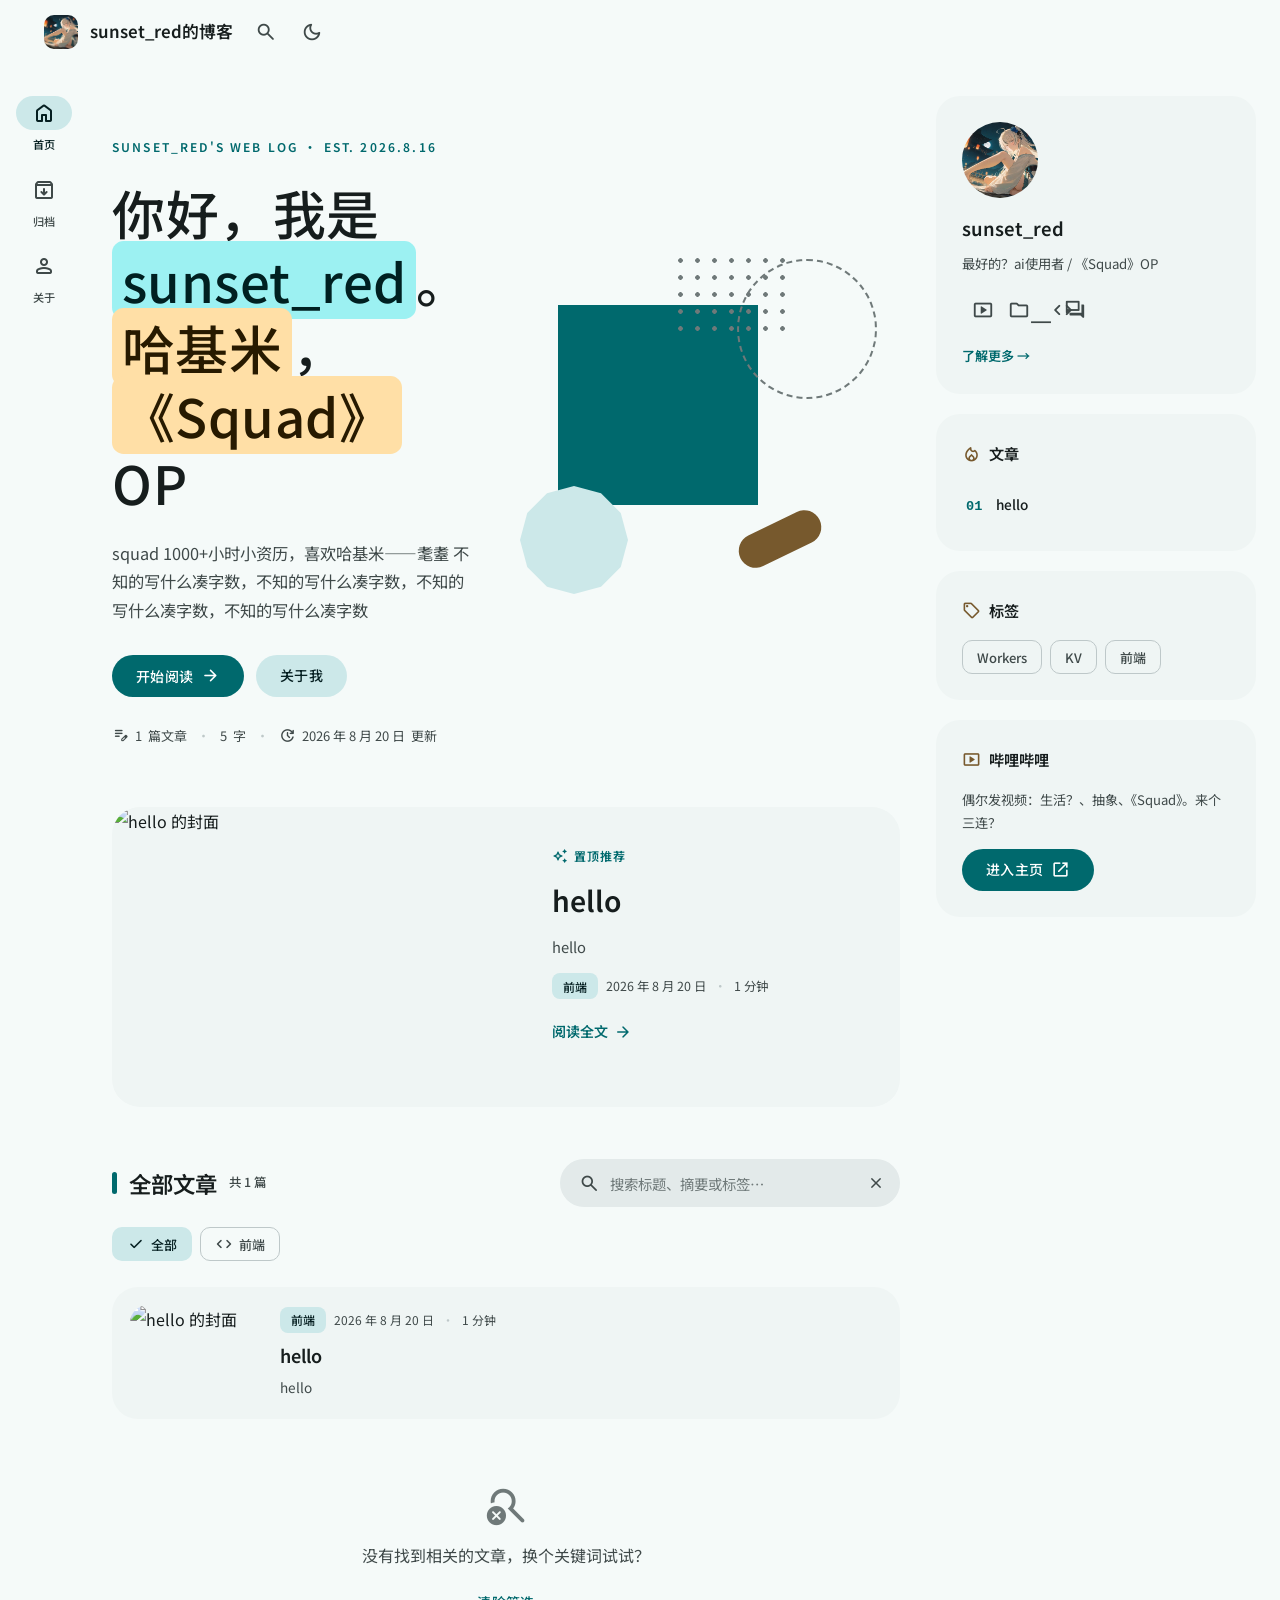
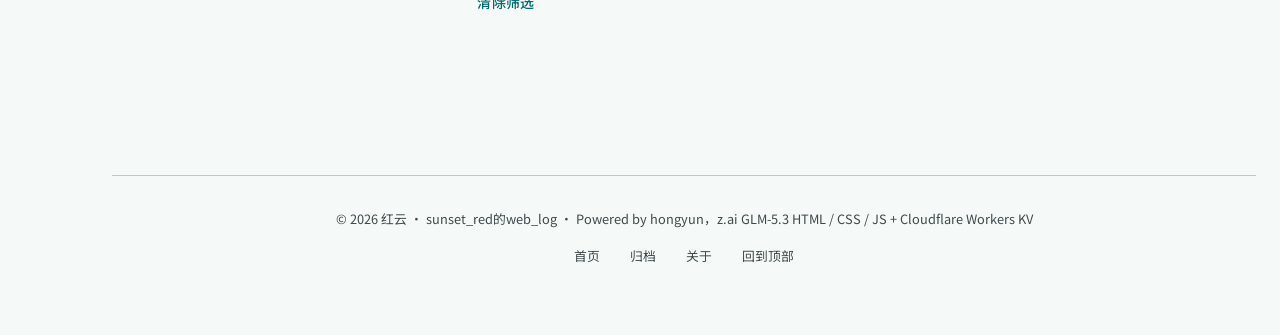
==== index.html @ 3870db3e "sunset_red weblog" ====
<!DOCTYPE html>
<html lang="zh-CN">
<head>
<meta charset="UTF-8">
<meta name="viewport" content="width=device-width, initial-scale=1">
<title>sunset_red的web_log!!!</title>
<meta name="description" content="sunset_red的web_log！！！">
<meta name="theme-color" content="#F5FAF9" media="(prefers-color-scheme: light)">
<meta name="theme-color" content="#0E1515" media="(prefers-color-scheme: dark)">

<link rel="icon" type="image/jpeg" href="1788099527648d80cbcbd6b06cbe7049e24d46d24d8a580a2.jpg">
<link rel="apple-touch-icon" href="1788099527648d80cbcbd6b06cbe7049e24d46d24d8a580a2.jpg">
<link rel="preconnect" href="https://fonts.googleapis.com">
<link rel="preconnect" href="https://fonts.gstatic.com" crossorigin>
<link href="https://fonts.googleapis.com/css2?family=Noto+Sans+SC:wght@400;500;700&display=swap" rel="stylesheet">
<link href="https://fonts.googleapis.com/css2?family=Material+Symbols+Rounded:opsz,wght,FILL,GRAD@20..48,300..600,0..1,0&display=block" rel="stylesheet">
<link rel="stylesheet" href="style.css">
</head>
<body>


<div class="progress"><span id="progressFill"></span></div>


<header class="top-app-bar" id="appBar">
  <div class="app-bar-inner">
    <a class="brand" href="#/" aria-label="回到首页">
      <img class="brand-mark" src="1788099527648d80cbcbd6b06cbe7049e24d46d24d8a580a2.jpg" alt="博客">
      <span class="brand-name">sunset_red的博客</span>
    </a>
    <nav class="app-nav" aria-label="页面导航">
      <a href="#/" data-nav="home">首页</a>
      <a href="#/archive" data-nav="archive">归档</a>
      <a href="#/about" data-nav="about">关于</a>
    </nav>
    <div class="app-bar-actions">
      <button class="icon-btn" id="appSearchBtn" aria-label="搜索文章"><span class="msr">search</span></button>
      <button class="icon-btn" id="themeBtn" aria-label="切换主题"><span class="msr">dark_mode</span></button>
    </div>
  </div>
</header>


<aside class="nav-rail" aria-label="主导航">
  <a class="rail-item" href="#/" data-nav="home">
    <span class="rail-icon"><span class="msr">home</span></span><span class="rail-label">首页</span>
  </a>
  <a class="rail-item" href="#/archive" data-nav="archive">
    <span class="rail-icon"><span class="msr">archive</span></span><span class="rail-label">归档</span>
  </a>
  <a class="rail-item" href="#/about" data-nav="about">
    <span class="rail-icon"><span class="msr">person</span></span><span class="rail-label">关于</span>
  </a>
</aside>

<main class="shell" id="main">


  <section class="view" id="view-home">
    <div class="home-grid">
      <div class="home-main">

        
        <div class="hero">
          <div class="hero-text">
            <p class="hero-eyebrow">SUNSET_RED'S WEB LOG · EST. 2026.8.16</p>
            <h1 class="hero-title">你好，我是<span class="hl hl-primary">sunset_red</span>。<br> <span class="hl hl-tertiary">哈基米</span>，<br><span class="hl hl-tertiary">《Squad》</span>OP</h1>
            <p class="hero-sub">squad 1000+小时小资历，喜欢哈基米——耄耋 不知的写什么凑字数，不知的写什么凑字数，不知的写什么凑字数，不知的写什么凑字数</p>
            <div class="hero-actions">
              <button class="btn btn-filled" id="heroRead">开始阅读<span class="msr">arrow_forward</span></button>
              <a class="btn btn-tonal" href="#/about">关于我</a>
            </div>
            <p class="hero-meta">
              <span class="msr">edit_note</span><span id="statPosts">–</span> 篇文章
              <span class="sep">·</span><span id="statWords">–</span> 字
              <span class="sep">·</span><span class="msr">update</span><span id="statUpdated">–</span>更新
            </p>
          </div>
          <div class="hero-shapes" aria-hidden="true">
            <div class="par" data-depth="1.6" style="left:10%;top:14%"><div class="shape shape-blob"></div></div>
            <div class="par" data-depth="0.8" style="right:6%;top:2%"><div class="shape shape-ring"></div></div>
            <div class="par" data-depth="2.4" style="right:20%;bottom:20%"><div class="shape shape-pill"></div></div>
            <div class="par" data-depth="1.1" style="left:0;bottom:10%"><div class="shape shape-cookie"></div></div>
            <div class="par" data-depth="0.5" style="left:40%;top:0"><div class="shape shape-dots"></div></div>
          </div>
        </div>

        
        <section id="featuredSlot" aria-label="置顶文章"></section>

        
        <section class="feed" id="feedAnchor">
          <div class="feed-toolbar">
            <h2 class="section-title">全部文章<span class="feed-count" id="feedCount"></span></h2>
            <div class="search-bar">
              <span class="msr">search</span>
              <input id="searchInput" type="text" placeholder="搜索标题、摘要或标签…" aria-label="搜索文章">
              <button class="icon-btn sm" id="searchClear" aria-label="清空搜索"><span class="msr">close</span></button>
            </div>
          </div>
          <div class="chip-row" id="chipRow" role="group" aria-label="按分类过滤"></div>
          <div class="post-list" id="postList"></div>
          <div class="empty-state" id="emptyState" hidden>
            <span class="msr">search_off</span>
            <p>没有找到相关的文章，换个关键词试试？</p>
            <button class="btn btn-text" id="emptyClear">清除筛选</button>
          </div>
        </section>
      </div>

      
      <aside class="home-aside">
        <div class="aside-card card">
          <img class="aside-avatar" src="1788099527648d80cbcbd6b06cbe7049e24d46d24d8a580a2.jpg" alt="头像">
          <h3 class="aside-name">sunset_red</h3>
          <p class="aside-bio"> 最好的？ai使用者 / 《Squad》OP</p>
          <div class="aside-social">
            <a class="icon-btn" href="https://space.bilibili.com/2143665106?spm_id_from=333.1007.0.0" target="_blank" rel="noopener" aria-label="哔哩哔哩主页"><span class="msr">smart_display</span></a>
            <a class="icon-btn" href="https://github.com/hongyinggfghg" target="_blank" rel="noopener" aria-label="folder_code"><span class="msr">folder_code</span></a>
            <a class="icon-btn" href="https://qun.qq.com/universal-share/share?ac=1&authKey=MtZVMoM16aaBMXMmHQZI2kFpi7PyZKCcYmU%2B6uMb%2BdHhhKy9Da8Tt0VvDX%2Bzkjvr&busi_data=eyJncm91cENvZGUiOiIxMTIxMTUxMTkxIiwidG9rZW4iOiI0MzdLWVpiNURxaThYM2tXaGVvV3VlcllIZVFIWlExUXhhenF6a0tCQWo0Sjl3R0VDcTVia3IwT2VIZ1lYRjlRIiwidWluIjoiMjY3MzM2ODM4MiJ9&data=wO5_016UmVou6e7lBhlbWAXGlmTSErDT1pSzOw2TSWqgSu05-gU6txOxobL7jRSRnSUBfg2rzifJkcBd1EI9VA&svctype=4&tempid=h5_group_info" target="_blank" rel="noopener" aria-label="forum"><span class="msr">forum</span></a>
          </div>
          <a class="aside-more" href="#/about">了解更多 →</a>
        </div>

        <div class="aside-card card">
          <h3 class="aside-card-title"><span class="msr">local_fire_department</span>文章</h3>
          <div class="pop-list" id="popularList"></div>
        </div>

        <div class="aside-card card">
          <h3 class="aside-card-title"><span class="msr">sell</span>标签</h3>
          <div class="tag-cloud" id="tagCloud"></div>
        </div>

        <div class="aside-card card bili-card">
          <h3 class="aside-card-title"><span class="msr">smart_display</span>哔哩哔哩</h3>
          <p class="aside-desc">偶尔发视频：生活？、抽象、《Squad》。来个三连？</p>
          <a class="btn btn-filled" href="https://space.bilibili.com/2143665106?spm_id_from=333.1007.0.0" target="_blank" rel="noopener">进入主页<span class="msr">open_in_new</span></a>
        </div>
      </aside>
    </div>
  </section>

  
  <article class="view" id="view-post">
    <div class="post-layout">
      <div class="post-main">
        <a class="btn btn-text post-back" href="#/"><span class="msr">arrow_back</span>返回首页</a>
        <div class="post-head" id="postHead"></div>
        <figure class="post-cover" id="postCover"></figure>
        <div class="prose" id="postBody"></div>

        <div class="post-actions">
          <button class="btn btn-tonal btn-like" id="likeBtn" aria-pressed="false">
            <span class="msr">favorite</span><span id="likeCount">0</span><span class="like-label">喜欢</span>
          </button>
          <button class="icon-btn big" id="markBtn" aria-label="收藏"><span class="msr">bookmark</span></button>
          <button class="icon-btn big" id="shareBtn" aria-label="分享"><span class="msr">share</span></button>
        </div>

        <div class="post-nav" id="postNav"></div>
      </div>
      <aside class="post-aside"><nav class="toc" id="toc" aria-label="文章目录"></nav></aside>
    </div>
  </article>

  
  <section class="view" id="view-archive">
    <header class="page-head">
      <h1>归档</h1>
      <p>共 <span id="archCount">–</span> 篇 · 自 2026 年 8 月 16 日起</p>
    </header>
    <div id="archiveList"></div>
  </section>


  <section class="view" id="view-about">
    <header class="page-head"><h1>关于</h1><p>sunset_red</p></header>

    <div class="about-grid">
      <div class="card about-intro">
        <img class="about-avatar" src="1788099527648d80cbcbd6b06cbe7049e24d46d24d8a580a2.jpg" alt="头像">
        <div class="about-intro-text">
          <h2>Sunset_Red <small>sunset_red</small></h2>
          <p class="about-role"> · 哈基米-爱好者 · 《Squad》OP</p>
          <p>。幻想着能考进本科、跳楼ing 。。。</p>
          <div class="aside-social">
            <a class="icon-btn" href="https://space.bilibili.com/2143665106?spm_id_from=333.1007.0.0" target="_blank" rel="noopener" aria-label="哔哩哔哩主页"><span class="msr">smart_display</span></a>
            <a class="icon-btn" href="#/archive" aria-label="文章归档"><span class="msr">archive</span></a>
          </div>
        </div>
      </div>

      <div class="about-stats card">
        <div><b id="asPosts">–</b><span>篇文章</span></div>
        <div><b id="asDays">–</b><span>天建站</span></div>
        <div><b>2</b><span>个爱好</span></div>
      </div>

      
      <div class="card about-block">
        <h3 class="aside-card-title"><span class="msr">route</span>时间线</h3>
        <div class="timeline" id="timelineList"></div>
      </div>

      <div class="card about-block">
        <h3 class="aside-card-title"><span class="msr">backpack</span>我在用</h3>
        <div class="tag-cloud static">
          <span class="chip">VS Code</span><span class="chip">哔哩哔哩</span>
        </div>
      </div>


      <div class="card about-block about-contact">
        <h3 class="aside-card-title"><span class="msr">chat_bubble</span>想说的话？</h3>
        <p>欢迎来我的哔哩哔哩主页</p>
        <a class="btn btn-filled" href="https://space.bilibili.com/2143665106?spm_id_from=333.1007.0.0" target="_blank" rel="noopener"><span class="msr">smart_display</span>哔哩哔哩主页</a>
      </div>
    </div>
  </section>

  <footer class="site-footer">
    <p>© 2026 红云 · sunset_red的web_log · Powered by hongyun，z.ai GLM-5.3 HTML / CSS / JS + Cloudflare Workers KV</p>
    <p class="footer-links"><a href="#/">首页</a><a href="#/archive">归档</a><a href="#/about">关于</a><button class="link-btn" id="footerTop">回到顶部</button></p>
  </footer>
</main>


<nav class="bottom-nav" aria-label="主导航">
  <a class="bn-item" href="#/" data-nav="home"><span class="bn-icon"><span class="msr">home</span></span>首页</a>
  <a class="bn-item" href="#/archive" data-nav="archive"><span class="bn-icon"><span class="msr">archive</span></span>归档</a>
  <a class="bn-item" href="#/about" data-nav="about"><span class="bn-icon"><span class="msr">person</span></span>关于</a>
</nav>


<button class="fab" id="backTop" aria-label="回到顶部"><span class="msr">arrow_upward</span></button>


<div class="snackbar" id="snackbar" role="status" aria-live="polite">
  <span class="msr" id="snackIcon">check_circle</span>
  <span class="snackbar-msg" id="snackMsg"></span>
  <button class="snackbar-action" id="snackAction" hidden></button>
</div>

<script src="script.js"></script>
</body>
</html>
---- style.css ----
@font-face {
  font-family: 'Google Sans Text'; font-style: normal; font-weight: 400; font-display: swap;
  src: url(https://fonts.gstatic.com/s/googlesanstext/v25/5aUu9-KzpRiLCAt4Unrc-xIKmCU5qEp2i0VBuxM.woff2) format('woff2');
}
@font-face {
  font-family: 'Google Sans Text'; font-style: normal; font-weight: 500; font-display: swap;
  src: url(https://fonts.gstatic.com/s/googlesanstext/v25/5aUp9-KzpRiLCAt4Unrc-xIKmCU5oLlVnmhjtjm4DZw.woff2) format('woff2');
}
@font-face {
  font-family: 'Google Sans Text'; font-style: normal; font-weight: 700; font-display: swap;
  src: url(https://fonts.gstatic.com/s/googlesanstext/v25/5aUp9-KzpRiLCAt4Unrc-xIKmCU5oPFTnmhjtjm4DZw.woff2) format('woff2');
}

/* ---------------- M3 色彩令牌（亮色方案） ---------------- */
:root {
  --md-primary: #00696d;
  --md-on-primary: #ffffff;
  --md-primary-container: #9cf1f2;
  --md-on-primary-container: #002021;
  --md-secondary: #4a6365;
  --md-on-secondary: #ffffff;
  --md-secondary-container: #cce8e9;
  --md-on-secondary-container: #051f21;
  --md-tertiary: #77592d;
  --md-on-tertiary: #ffffff;
  --md-tertiary-container: #ffdfa6;
  --md-on-tertiary-container: #271a00;
  --md-error: #ba1a1a;
  --md-on-error: #ffffff;
  --md-error-container: #ffdad6;
  --md-on-error-container: #410002;
  --md-surface: #f5faf9;
  --md-on-surface: #161d1d;
  --md-surface-variant: #dae4e5;
  --md-on-surface-variant: #3f4949;
  --md-outline: #6f7979;
  --md-outline-variant: #bec8c9;
  --md-surface-container-lowest: #ffffff;
  --md-surface-container-low: #eff5f4;
  --md-surface-container: #e9efef;
  --md-surface-container-high: #e3eaea;
  --md-surface-container-highest: #dee4e4;
  --md-inverse-surface: #2b3232;
  --md-inverse-on-surface: #ecf2f1;
  --md-inverse-primary: #80d4d5;

  --elev-1: 0 1px 2px rgba(0,0,0,.3), 0 1px 3px 1px rgba(0,0,0,.15);
  --elev-2: 0 1px 2px rgba(0,0,0,.3), 0 2px 6px 2px rgba(0,0,0,.15);
  --elev-3: 0 1px 3px rgba(0,0,0,.3), 0 4px 8px 3px rgba(0,0,0,.15);

  --ease-standard: cubic-bezier(.2, 0, 0, 1);
  --ease-spring: cubic-bezier(.34, 1.56, .64, 1);

  --font-sans: 'Google Sans Text', 'Noto Sans SC', -apple-system, 'Segoe UI', sans-serif;
  --font-mono: ui-monospace, 'SF Mono', 'Cascadia Code', Consolas, monospace;
}

/* ---------------- M3 暗色方案 ---------------- */
[data-theme="dark"] {
  --md-primary: #80d4d5;
  --md-on-primary: #003738;
  --md-primary-container: #004f51;
  --md-on-primary-container: #9cf1f2;
  --md-secondary: #b0cbcd;
  --md-on-secondary: #1c3436;
  --md-secondary-container: #334b4d;
  --md-on-secondary-container: #cce8e9;
  --md-tertiary: #e8c28c;
  --md-on-tertiary: #422d00;
  --md-tertiary-container: #5d4212;
  --md-on-tertiary-container: #ffdfa6;
  --md-error: #ffb4ab;
  --md-on-error: #690005;
  --md-error-container: #93000a;
  --md-on-error-container: #ffdad6;
  --md-surface: #0e1515;
  --md-on-surface: #dee4e4;
  --md-surface-variant: #3f4949;
  --md-on-surface-variant: #bec8c9;
  --md-outline: #899393;
  --md-outline-variant: #3f4949;
  --md-surface-container-lowest: #090f0f;
  --md-surface-container-low: #161d1d;
  --md-surface-container: #1a2121;
  --md-surface-container-high: #252b2b;
  --md-surface-container-highest: #303636;
  --md-inverse-surface: #dee4e4;
  --md-inverse-on-surface: #2b3232;
  --md-inverse-primary: #00696d;
  --elev-1: 0 1px 2px rgba(0,0,0,.5), 0 1px 3px 1px rgba(0,0,0,.2);
  --elev-2: 0 1px 2px rgba(0,0,0,.5), 0 2px 6px 2px rgba(0,0,0,.25);
  --elev-3: 0 2px 4px rgba(0,0,0,.5), 0 4px 10px 3px rgba(0,0,0,.3);
}

/* ---------------- 基础 ---------------- */
* { margin: 0; padding: 0; box-sizing: border-box; }
html { scroll-behavior: smooth; scroll-padding-top: 92px; }
body {
  font-family: var(--font-sans);
  background: var(--md-surface);
  color: var(--md-on-surface);
  line-height: 1.75;
  -webkit-font-smoothing: antialiased;
  transition: background-color .35s var(--ease-standard), color .35s var(--ease-standard);
}
img { display: block; max-width: 100%; }
a { color: inherit; text-decoration: none; }
button { font-family: inherit; cursor: pointer; border: none; background: none; color: inherit; }
::selection { background: var(--md-primary-container); color: var(--md-on-primary-container); }
:focus-visible { outline: 2px solid var(--md-primary); outline-offset: 2px; border-radius: 4px; }
::-webkit-scrollbar { width: 10px; height: 10px; }
::-webkit-scrollbar-thumb { background: var(--md-outline-variant); border-radius: 8px; border: 2px solid var(--md-surface); }
::-webkit-scrollbar-track { background: transparent; }

/* Material Symbols Rounded 图标 */
.msr {
  font-family: 'Material Symbols Rounded';
  font-weight: normal; font-style: normal; font-size: 24px; line-height: 1;
  letter-spacing: normal; text-transform: none; display: inline-block; white-space: nowrap;
  direction: ltr; -webkit-font-feature-settings: 'liga'; -webkit-font-smoothing: antialiased;
  font-variation-settings: 'FILL' 0, 'wght' 400, 'GRAD' 0, 'opsz' 24;
  transition: font-variation-settings .35s var(--ease-standard);
  user-select: none;
}
.msr.filled { font-variation-settings: 'FILL' 1, 'wght' 400, 'GRAD' 0, 'opsz' 24; }

/* ---------------- 阅读进度条 ---------------- */
.progress { position: fixed; top: 0; left: 0; right: 0; height: 3px; z-index: 90; pointer-events: none; }
.progress span { display: block; height: 100%; background: var(--md-primary); transform: scaleX(0); transform-origin: 0 50%; }

/* ---------------- 顶部应用栏 ---------------- */
.top-app-bar {
  position: fixed; top: 0; left: 0; right: 0; height: 64px; z-index: 80;
  background: var(--md-surface);
  transition: background-color .3s var(--ease-standard), box-shadow .3s var(--ease-standard);
}
.top-app-bar.scrolled { background: var(--md-surface-container); box-shadow: var(--elev-1); }
.app-bar-inner { max-width: 1240px; height: 100%; margin: 0 auto; padding: 0 24px; display: flex; align-items: center; gap: 12px; }
.brand { display: flex; align-items: center; gap: 12px; }
.brand-mark { width: 34px; height: 34px; border-radius: 10px; object-fit: cover; }
.brand-name { font-weight: 600; font-size: 1.05rem; opacity: 0; transform: translateY(5px); transition: .4s var(--ease-standard); }
.top-app-bar.scrolled .brand-name { opacity: 1; transform: none; }
.app-bar-actions { margin-left: auto; display: flex; gap: 4px; }
.app-nav { margin-left: auto; display: none; gap: 4px; }
.app-nav + .app-bar-actions { margin-left: 0; }
.app-nav a {
  padding: 8px 18px; border-radius: 20px; font-size: .875rem; font-weight: 500;
  color: var(--md-on-surface-variant); position: relative; transition: color .25s, background-color .25s;
}
.app-nav a:hover { background: color-mix(in srgb, var(--md-on-surface-variant) 8%, transparent); }
.app-nav a.active { color: var(--md-primary); background: var(--md-secondary-container); }

/* ---------------- 导航栏（桌面） ---------------- */
.nav-rail {
  display: none; position: fixed; left: 0; top: 0; bottom: 0; width: 88px; z-index: 70;
  flex-direction: column; align-items: center; gap: 10px; padding: 92px 0 24px;
}
.rail-item { display: flex; flex-direction: column; align-items: center; gap: 5px; color: var(--md-on-surface-variant); width: 72px; padding: 4px 0; border-radius: 16px; transition: color .25s; }
.rail-icon { width: 56px; height: 34px; border-radius: 17px; display: grid; place-items: center; transition: background-color .35s var(--ease-standard); }
.rail-icon .msr { font-size: 24px; }
.rail-label { font-size: .7rem; font-weight: 500; }
.rail-item:hover { color: var(--md-on-surface); }
.rail-item.active { color: var(--md-on-secondary-container); }
.rail-item.active .rail-icon { background: var(--md-secondary-container); }

/* ---------------- 底部导航栏（移动端） ---------------- */
.bottom-nav {
  position: fixed; left: 12px; right: 12px; bottom: 12px; height: 72px; z-index: 80;
  background: var(--md-surface-container); box-shadow: var(--elev-2); border-radius: 28px;
  display: none; align-items: stretch; padding: 8px;
}
.bn-item { flex: 1; display: flex; flex-direction: column; align-items: center; justify-content: center; gap: 4px; font-size: .6875rem; font-weight: 500; color: var(--md-on-surface-variant); }
.bn-icon { width: 64px; height: 32px; border-radius: 16px; display: grid; place-items: center; transition: background-color .35s var(--ease-standard); }
.bn-icon .msr { font-size: 22px; }
.bn-item.active { color: var(--md-on-secondary-container); }
.bn-item.active .bn-icon { background: var(--md-secondary-container); }

/* ---------------- 主布局 ---------------- */
.shell { max-width: 1240px; margin: 0 auto; padding: 96px 24px 64px; }

.view { display: none; }
.view.active { display: block; animation: view-in .5s var(--ease-standard); }
@keyframes view-in { from { opacity: 0; transform: translateY(18px); } }

/* ---------------- Hero ---------------- */
.hero { display: grid; grid-template-columns: minmax(0, 1fr) minmax(280px, 380px); align-items: center; gap: 48px; padding: 40px 0 8px; }
.hero-eyebrow { font-size: .75rem; font-weight: 600; letter-spacing: .18em; color: var(--md-primary); margin-bottom: 22px; }
.hero-title { font-size: clamp(2rem, 1.2rem + 3.4vw, 3.3rem); line-height: 1.28; font-weight: 500; letter-spacing: .01em; }
.hl { border-radius: .22em; padding: .02em .18em; -webkit-box-decoration-break: clone; box-decoration-break: clone; }
.hl-primary { background: var(--md-primary-container); color: var(--md-on-primary-container); }
.hl-tertiary { background: var(--md-tertiary-container); color: var(--md-on-tertiary-container); }
.hero-sub { margin-top: 22px; max-width: 34em; color: var(--md-on-surface-variant); font-size: 1.02rem; }
.hero-actions { display: flex; gap: 12px; margin-top: 30px; flex-wrap: wrap; }
.hero-meta { margin-top: 28px; font-size: .8125rem; color: var(--md-on-surface-variant); display: flex; align-items: center; gap: 6px; flex-wrap: wrap; }
.hero-meta .msr { font-size: 17px; }
.hero-meta .sep { color: var(--md-outline-variant); margin: 0 4px; }

/* Hero 装饰形状 */
.hero-shapes { position: relative; height: 380px; }
.par { position: absolute; transition: transform .7s var(--ease-standard); will-change: transform; }
.shape { position: relative; }
.shape-blob { width: 200px; height: 200px; background: var(--md-primary); animation: blobmorph 14s ease-in-out infinite alternate; }
@keyframes blobmorph {
  0%   { border-radius: 58% 42% 55% 45% / 45% 55% 42% 58%; }
  50%  { border-radius: 42% 58% 40% 60% / 58% 42% 55% 45%; transform: rotate(6deg); }
  100% { border-radius: 55% 45% 58% 42% / 42% 58% 45% 55%; transform: rotate(-4deg); }
}
.shape-ring { width: 140px; height: 140px; border: 2.5px dashed var(--md-outline); border-radius: 50%; animation: spin 46s linear infinite; }
.shape-pill { width: 88px; height: 34px; background: var(--md-tertiary); border-radius: 17px; transform: rotate(-26deg); animation: floaty 7s ease-in-out infinite; }
@keyframes floaty { 50% { transform: rotate(-26deg) translateY(-14px); } }
.shape-cookie {
  width: 108px; height: 108px; background: var(--md-secondary-container);
  clip-path: polygon(100% 50%, 93.3% 75%, 75% 93.3%, 50% 100%, 25% 93.3%, 6.7% 75%, 0% 50%, 6.7% 25%, 25% 6.7%, 50% 0%, 75% 6.7%, 93.3% 25%);
  animation: spin 34s linear infinite reverse;
}
.shape-dots { width: 118px; height: 88px; background-image: radial-gradient(var(--md-outline) 2px, transparent 2.6px); background-size: 17px 17px; animation: pulse 5s ease-in-out infinite; }
@keyframes pulse { 50% { opacity: .45; } }
@keyframes spin { to { transform: rotate(360deg); } }

/* ---------------- 按钮体系（M3） ---------------- */
.btn {
  display: inline-flex; align-items: center; justify-content: center; gap: 8px;
  height: 42px; padding: 0 24px; border-radius: 21px;
  font-size: .875rem; font-weight: 500; letter-spacing: .02em;
  position: relative; transition: box-shadow .25s var(--ease-standard), background-color .25s;
}
.btn .msr { font-size: 19px; }
.btn-filled { background: var(--md-primary); color: var(--md-on-primary); }
.btn-filled:hover { box-shadow: var(--elev-1); }
.btn-tonal { background: var(--md-secondary-container); color: var(--md-on-secondary-container); }
.btn-text { background: transparent; color: var(--md-primary); padding: 0 16px; }

/* 状态层：hover 8% / active 12% */
.btn::after, .icon-btn::after, .chip::after, .bn-item::after, .app-nav a::after, .toc-link::after {
  content: ""; position: absolute; inset: 0; border-radius: inherit;
  background: currentColor; opacity: 0; pointer-events: none;
  transition: opacity .18s var(--ease-standard);
}
.btn:hover::after, .icon-btn:hover::after, .chip:hover::after, .app-nav a:hover::after { opacity: .08; }
.btn:active::after, .icon-btn:active::after, .chip:active::after { opacity: .12; }

.icon-btn {
  width: 42px; height: 42px; border-radius: 50%; display: grid; place-items: center;
  color: var(--md-on-surface-variant); position: relative; transition: color .2s;
}
.icon-btn:hover { color: var(--md-on-surface); }
.icon-btn .msr { font-size: 22px; }
.icon-btn.sm { width: 34px; height: 34px; }
.icon-btn.sm .msr { font-size: 18px; }
.icon-btn.big { width: 50px; height: 50px; background: var(--md-surface-container-high); }
.icon-btn.big.marked { background: var(--md-tertiary-container); color: var(--md-on-tertiary-container); }

/* ---------------- Chips（M3） ---------------- */
.chip {
  display: inline-flex; align-items: center; gap: 6px; height: 34px; padding: 0 14px;
  border-radius: 10px; border: 1px solid var(--md-outline-variant);
  background: transparent; color: var(--md-on-surface-variant);
  font-size: .8125rem; font-weight: 500; position: relative;
  transition: background-color .25s, color .25s, border-color .25s;
}
.chip .msr { font-size: 18px; }
.chip.selected { background: var(--md-secondary-container); color: var(--md-on-secondary-container); border-color: transparent; }
.chip-row { display: flex; gap: 8px; flex-wrap: wrap; margin: 20px 0 26px; }

.assist-chip {
  display: inline-flex; align-items: center; height: 26px; padding: 0 11px; border-radius: 8px;
  background: var(--md-secondary-container); color: var(--md-on-secondary-container);
  font-size: .75rem; font-weight: 500; white-space: nowrap;
}
.assist-chip-btn { cursor: pointer; border: none; font-family: inherit; transition: filter .2s; }
.assist-chip-btn:hover { filter: brightness(1.04) saturate(1.1); }

/* ---------------- 卡片 ---------------- */
.card { background: var(--md-surface-container-low); border-radius: 24px; }

/* ---------------- 置顶文章 ---------------- */
.featured {
  display: grid; grid-template-columns: 1.05fr 1fr; border-radius: 28px; overflow: hidden;
  background: var(--md-surface-container-low); margin: 52px 0;
  cursor: pointer; transition: box-shadow .35s var(--ease-standard), transform .35s var(--ease-standard);
}
.featured:hover { box-shadow: var(--elev-2); transform: translateY(-3px); }
.featured-media { position: relative; min-height: 300px; overflow: hidden; }
.featured-media img { position: absolute; inset: 0; width: 100%; height: 100%; object-fit: cover; transition: transform .8s var(--ease-standard); }
.featured:hover .featured-media img { transform: scale(1.045); }
.featured-body { padding: 38px 36px; display: flex; flex-direction: column; align-items: flex-start; gap: 14px; }
.featured-tag { display: inline-flex; align-items: center; gap: 6px; font-size: .75rem; font-weight: 600; letter-spacing: .1em; color: var(--md-primary); }
.featured-tag .msr { font-size: 16px; }
.featured-body h2 { font-size: clamp(1.35rem, 2.2vw, 1.8rem); line-height: 1.4; font-weight: 600; }
.featured-body > p { color: var(--md-on-surface-variant); font-size: .92rem; display: -webkit-box; -webkit-line-clamp: 3; -webkit-box-orient: vertical; overflow: hidden; }
.featured-meta { display: flex; align-items: center; gap: 8px; font-size: .78rem; color: var(--md-on-surface-variant); flex-wrap: wrap; }
.featured-meta .dot { color: var(--md-outline-variant); }
.featured-read { display: inline-flex; align-items: center; gap: 6px; color: var(--md-primary); font-weight: 600; font-size: .875rem; margin-top: 6px; }
.featured-read .msr { font-size: 18px; transition: transform .3s var(--ease-standard); }
.featured:hover .featured-read .msr { transform: translateX(4px); }

/* ---------------- 文章流 ---------------- */
.section-title { font-size: 1.4rem; font-weight: 600; display: flex; align-items: center; gap: 12px; }
.section-title::before { content: ""; width: 5px; height: 22px; border-radius: 3px; background: var(--md-primary); }
.feed-count { font-size: .78rem; font-weight: 500; color: var(--md-on-surface-variant); }
.feed-toolbar { display: flex; align-items: center; justify-content: space-between; gap: 20px; flex-wrap: wrap; }

.search-bar {
  display: flex; align-items: center; gap: 10px; height: 48px; padding: 0 6px 0 18px;
  border-radius: 24px; background: var(--md-surface-container-high); color: var(--md-on-surface-variant);
  border: 1px solid transparent; min-width: 280px; flex: 0 1 340px;
  transition: border-color .25s, background-color .25s;
}
.search-bar:focus-within { border-color: var(--md-primary); background: var(--md-surface-container-highest); }
.search-bar .msr { font-size: 21px; }
.search-bar input { flex: 1; min-width: 0; background: none; border: none; outline: none; color: var(--md-on-surface); font: .9rem var(--font-sans); }
.search-bar input::placeholder { color: var(--md-outline); }

.post-list { display: flex; flex-direction: column; gap: 14px; }
.post-item {
  display: flex; gap: 22px; align-items: center; padding: 18px; border-radius: 26px;
  background: var(--md-surface-container-low); cursor: pointer; position: relative;
  transition: background-color .3s, box-shadow .3s var(--ease-standard), transform .3s var(--ease-standard);
  animation: item-in .55s var(--ease-standard) both;
}
@keyframes item-in { from { opacity: 0; transform: translateY(16px); } }
.post-item:hover { background: var(--md-surface-container); box-shadow: var(--elev-1); transform: translateY(-2px); }
.pi-media { flex: none; width: 128px; height: 96px; border-radius: 18px; overflow: hidden; }
.pi-media img { width: 100%; height: 100%; object-fit: cover; transition: transform .6s var(--ease-standard); }
.post-item:hover .pi-media img { transform: scale(1.06); }
.pi-body { flex: 1; min-width: 0; }
.pi-meta { display: flex; align-items: center; gap: 8px; font-size: .75rem; color: var(--md-on-surface-variant); flex-wrap: wrap; }
.pi-meta .dot { color: var(--md-outline-variant); }
.pi-title { font-size: 1.12rem; font-weight: 600; margin: 7px 0 5px; transition: color .25s; }
.post-item:hover .pi-title { color: var(--md-primary); }
.pi-excerpt {
  font-size: .85rem; color: var(--md-on-surface-variant); display: -webkit-box;
  -webkit-line-clamp: 2; -webkit-box-orient: vertical; overflow: hidden;
}
.pi-arrow { flex: none; color: var(--md-primary); font-size: 20px; opacity: 0; transform: translateX(-8px); transition: .3s var(--ease-standard); }
.post-item:hover .pi-arrow { opacity: 1; transform: none; }
mark { background: var(--md-primary-container); color: var(--md-on-primary-container); border-radius: 4px; padding: 0 2px; }

.empty-state { text-align: center; padding: 64px 0; color: var(--md-on-surface-variant); display: flex; flex-direction: column; align-items: center; gap: 12px; }
.empty-state .msr { font-size: 46px; color: var(--md-outline); }
.empty-state .btn { color: var(--md-primary); }

/* ---------------- 侧栏 ---------------- */
.home-grid { display: grid; grid-template-columns: minmax(0, 1fr) 320px; gap: 36px; align-items: start; }
.home-aside { display: flex; flex-direction: column; gap: 20px; position: sticky; top: 88px; }
.aside-card { padding: 26px; }
.aside-avatar { width: 76px; height: 76px; border-radius: 50%; object-fit: cover; margin-bottom: 14px; }
.aside-name { font-size: 1.15rem; font-weight: 600; }
.aside-bio { font-size: .83rem; color: var(--md-on-surface-variant); margin: 8px 0 14px; }
.aside-social { display: flex; gap: 4px; }
.aside-more { display: inline-block; margin-top: 14px; font-size: .82rem; font-weight: 600; color: var(--md-primary); }
.aside-card-title { display: flex; align-items: center; gap: 8px; font-size: .95rem; font-weight: 600; margin-bottom: 16px; }
.aside-card-title .msr { font-size: 19px; color: var(--md-tertiary); }
.aside-desc { font-size: .82rem; color: var(--md-on-surface-variant); margin-bottom: 14px; }
.pop-list { display: flex; flex-direction: column; }
.pop-item { display: flex; gap: 14px; align-items: baseline; padding: 11px 4px; border-radius: 12px; transition: background-color .2s; }
.pop-item:hover { background: var(--md-surface-container); }
.pop-rank { font: 700 .85rem var(--font-mono); color: var(--md-primary); flex: none; }
.pop-title { font-size: .85rem; font-weight: 500; line-height: 1.5; }
.tag-cloud { display: flex; flex-wrap: wrap; gap: 8px; }
.tag-cloud.static .chip { cursor: default; }

/* ---------------- 文章页 ---------------- */
.post-layout { display: grid; grid-template-columns: minmax(0, 1fr) 232px; gap: 48px; align-items: start; }
.post-back { margin-bottom: 26px; }
.post-meta-line { display: flex; align-items: center; gap: 9px; font-size: .8rem; color: var(--md-on-surface-variant); flex-wrap: wrap; }
.post-meta-line .dot { color: var(--md-outline-variant); }
.post-title { font-size: clamp(1.6rem, 3vw, 2.4rem); line-height: 1.35; font-weight: 600; margin: 18px 0 14px; }
.post-lead { font-size: 1.05rem; color: var(--md-on-surface-variant); border-left: 3px solid var(--md-primary); padding-left: 16px; margin-bottom: 30px; }
.post-cover { border-radius: 28px; overflow: hidden; margin-bottom: 40px; }
.post-cover img { width: 100%; aspect-ratio: 2 / 1; object-fit: cover; }

/* 正文排版 */
.prose { font-size: 1rem; line-height: 1.9; }
.prose > * { animation: rise .6s var(--ease-standard) both; }
.prose > *:nth-child(1) { animation-delay: .04s; } .prose > *:nth-child(2) { animation-delay: .09s; }
.prose > *:nth-child(3) { animation-delay: .14s; } .prose > *:nth-child(4) { animation-delay: .19s; }
.prose > *:nth-child(5) { animation-delay: .24s; } .prose > *:nth-child(6) { animation-delay: .29s; }
.prose > *:nth-child(7) { animation-delay: .34s; } .prose > *:nth-child(8) { animation-delay: .39s; }
@keyframes rise { from { opacity: 0; transform: translateY(14px); } }
.prose p { margin-bottom: 1.35em; }
.prose h2, .prose h3 { scroll-margin-top: 96px; }
.prose h2 { display: flex; align-items: center; gap: 10px; font-size: 1.32rem; font-weight: 600; margin: 2em 0 .9em; }
.prose h2::before { content: ""; width: 5px; height: 20px; border-radius: 3px; background: var(--md-primary); flex: none; }
.prose h3 { font-size: 1.08rem; font-weight: 600; margin: 1.8em 0 .7em; color: var(--md-on-surface); }
.prose strong { font-weight: 600; }
.prose ul { margin: 0 0 1.35em; padding-left: 6px; list-style: none; }
.prose li { position: relative; padding-left: 22px; margin-bottom: .5em; }
.prose li::before { content: ""; position: absolute; left: 2px; top: .72em; width: 7px; height: 7px; border-radius: 50%; background: var(--md-tertiary); }
.prose blockquote {
  background: var(--md-surface-container); border-left: 4px solid var(--md-primary);
  border-radius: 4px 18px 18px 4px; padding: 16px 22px; margin: 1.6em 0;
  color: var(--md-on-surface); font-weight: 500;
}
.prose code { font-family: var(--font-mono); font-size: .86em; background: var(--md-secondary-container); color: var(--md-on-secondary-container); padding: 2px 7px; border-radius: 6px; }
.prose figure { margin: 1.8em 0; }
.prose figure img { border-radius: 20px; width: 100%; }
.prose figcaption { text-align: center; font-size: .78rem; color: var(--md-on-surface-variant); margin-top: 10px; }

/* 代码块卡片 */
.code-card { border-radius: 18px; overflow: hidden; background: var(--md-surface-container-high); margin: 1.6em 0; border: 1px solid var(--md-outline-variant); }
.code-head { display: flex; align-items: center; justify-content: space-between; padding: 8px 10px 8px 18px; border-bottom: 1px solid var(--md-outline-variant); }
.code-head > span { font: 600 .72rem var(--font-mono); letter-spacing: .12em; text-transform: uppercase; color: var(--md-on-surface-variant); }
.code-copy { display: inline-flex; align-items: center; gap: 5px; font-size: .75rem; font-weight: 500; color: var(--md-primary); padding: 5px 10px; border-radius: 8px; transition: background-color .2s; }
.code-copy:hover { background: color-mix(in srgb, var(--md-primary) 10%, transparent); }
.code-copy .msr { font-size: 15px; }
.code-card pre { padding: 18px 20px; overflow-x: auto; }
.code-card pre code { background: none; color: var(--md-on-surface); padding: 0; font-size: .82rem; line-height: 1.75; }

/* 目录 */
.toc { position: sticky; top: 96px; background: var(--md-surface-container-low); border-radius: 20px; padding: 20px 14px; }
.toc-title { font-size: .78rem; font-weight: 600; letter-spacing: .1em; color: var(--md-on-surface-variant); margin: 0 0 10px 12px; }
.toc-link { display: block; width: 100%; text-align: left; padding: 7px 12px; border-radius: 10px; font-size: .8rem; color: var(--md-on-surface-variant); position: relative; border-left: 2px solid transparent; transition: color .2s, background-color .2s; }
.toc-link.lv3 { padding-left: 26px; font-size: .76rem; }
.toc-link:hover { background: var(--md-surface-container); color: var(--md-on-surface); }
.toc-link.active { color: var(--md-primary); background: var(--md-surface-container); border-left-color: var(--md-primary); font-weight: 600; }

/* 文章操作区 */
.post-actions { display: flex; align-items: center; gap: 10px; margin: 52px 0 0; }
.btn-like { position: relative; padding: 0 22px; }
.btn-like .msr { font-size: 20px; }
.btn-like.liked { background: var(--md-primary); color: var(--md-on-primary); }
.btn-like.liked .msr { font-variation-settings: 'FILL' 1, 'wght' 400, 'GRAD' 0, 'opsz' 24; animation: pop .5s var(--ease-spring); }
@keyframes pop { 40% { transform: scale(1.3); } }
.burst-dot { position: absolute; left: 50%; top: 50%; width: 8px; height: 8px; border-radius: 50%; pointer-events: none; animation: burst .65s var(--ease-standard) forwards; }
@keyframes burst { to { transform: translate(var(--bx), var(--by)) scale(0); opacity: 0; } }

.post-nav { display: grid; grid-template-columns: 1fr 1fr; gap: 14px; margin-top: 44px; padding-top: 36px; border-top: 1px solid var(--md-outline-variant); }
.pn-card { display: flex; flex-direction: column; gap: 6px; padding: 20px 22px; border-radius: 20px; border: 1px solid var(--md-outline-variant); transition: background-color .25s, border-color .25s; }
.pn-card:hover { background: var(--md-surface-container-low); border-color: var(--md-outline); }
.pn-card.next { text-align: right; align-items: flex-end; }
.pn-label { font-size: .72rem; font-weight: 600; letter-spacing: .08em; color: var(--md-primary); }
.pn-title { font-size: .9rem; font-weight: 500; line-height: 1.5; }

/* ---------------- 归档 ---------------- */
.page-head { margin-bottom: 40px; }
.page-head h1 { font-size: 2.1rem; font-weight: 600; }
.page-head p { color: var(--md-on-surface-variant); margin-top: 6px; font-size: .9rem; }
.arch-year { margin-bottom: 44px; }
.arch-year-num { font-size: 2.6rem; font-weight: 700; color: var(--md-primary); opacity: .22; line-height: 1; margin-bottom: 6px; }
.arch-rows { display: flex; flex-direction: column; gap: 4px; }
.arch-item { display: flex; align-items: center; gap: 18px; padding: 15px 18px; border-radius: 18px; transition: background-color .2s; }
.arch-item:hover { background: var(--md-surface-container-low); }
.arch-item time { font: 500 .8rem var(--font-mono); color: var(--md-on-surface-variant); flex: none; }
.arch-item h3 { flex: 1; font-size: .95rem; font-weight: 500; min-width: 0; }
.arch-item:hover h3 { color: var(--md-primary); }

/* ---------------- 关于页 ---------------- */
.about-grid { display: grid; grid-template-columns: repeat(2, 1fr); gap: 20px; }
.about-intro { grid-column: 1 / -1; display: flex; gap: 32px; padding: 36px; align-items: center; }
.about-avatar { width: 116px; height: 116px; border-radius: 50%; object-fit: cover; flex: none; border: 4px solid var(--md-surface-container-highest); }
.about-intro-text h2 { font-size: 1.6rem; font-weight: 600; }
.about-intro-text h2 small { font-size: .85rem; font-weight: 400; color: var(--md-on-surface-variant); margin-left: 8px; }
.about-role { color: var(--md-primary); font-weight: 500; font-size: .88rem; margin: 6px 0 14px; }
.about-intro-text > p:not(.about-role) { color: var(--md-on-surface-variant); font-size: .92rem; margin-bottom: 14px; }
.about-stats { grid-column: 1 / -1; display: grid; grid-template-columns: repeat(3, 1fr); padding: 14px 0; }
.about-stats > div { text-align: center; padding: 14px; display: flex; flex-direction: column; gap: 2px; }
.about-stats > div:not(:last-child) { border-right: 1px solid var(--md-outline-variant); }
.about-stats b { font-size: 1.9rem; font-weight: 700; color: var(--md-primary); }
.about-stats span { font-size: .8rem; color: var(--md-on-surface-variant); }
.about-block { padding: 30px; }
.about-block > p { color: var(--md-on-surface-variant); font-size: .92rem; margin-bottom: 18px; }

/* 时间线（数据来自 Workers KV） */
.timeline { position: relative; padding-left: 30px; }
.timeline::before { content: ""; position: absolute; left: 8px; top: 8px; bottom: 8px; width: 2px; background: var(--md-outline-variant); border-radius: 2px; }
.tl-item { position: relative; padding-bottom: 26px; }
.tl-item:last-child { padding-bottom: 4px; }
.tl-item::before { content: ""; position: absolute; left: -30px; top: 7px; width: 14px; height: 14px; border-radius: 50%; background: var(--md-surface-container-low); border: 3px solid var(--md-outline); }
.tl-item.now::before { border-color: var(--md-primary); background: var(--md-primary); }
.tl-item b { display: block; color: var(--md-primary); font-size: .95rem; margin-bottom: 3px; }
.tl-item p { font-size: .88rem; color: var(--md-on-surface-variant); }
.tl-empty { font-size: .85rem; color: var(--md-on-surface-variant); padding-left: 2px; }

.about-photos { grid-column: 1 / -1; display: grid; grid-template-columns: repeat(3, 1fr); gap: 22px; }
.about-photos figure { display: flex; flex-direction: column; align-items: center; gap: 10px; }
.about-photos img { border-radius: 16px; border: 6px solid var(--md-surface-container-highest); transition: transform .35s var(--ease-standard); }
.about-photos figure:nth-child(1) img { transform: rotate(-2.5deg); }
.about-photos figure:nth-child(2) img { transform: rotate(1.8deg) translateY(8px); }
.about-photos figure:nth-child(3) img { transform: rotate(-1.2deg) translateY(-4px); }
.about-photos figure:hover img { transform: rotate(0) translateY(0) scale(1.03); }
.about-photos figcaption { font-size: .78rem; color: var(--md-on-surface-variant); }
.about-contact { grid-column: 1 / -1; display: flex; flex-direction: column; align-items: flex-start; }
.about-contact .btn { align-self: flex-start; }

/* ---------------- 页脚 ---------------- */
.site-footer { margin-top: 88px; padding-top: 32px; border-top: 1px solid var(--md-outline-variant); text-align: center; color: var(--md-on-surface-variant); font-size: .8rem; }
.footer-links { margin-top: 10px; display: flex; justify-content: center; gap: 6px; flex-wrap: wrap; }
.footer-links a, .link-btn { padding: 4px 12px; border-radius: 14px; color: var(--md-on-surface-variant); font-size: .8rem; transition: background-color .2s, color .2s; }
.footer-links a:hover, .link-btn:hover { background: var(--md-surface-container); color: var(--md-on-surface); }

/* ---------------- FAB ---------------- */
.fab {
  position: fixed; right: 28px; bottom: 28px; z-index: 70; width: 56px; height: 56px;
  border-radius: 18px; background: var(--md-primary-container); color: var(--md-on-primary-container);
  display: grid; place-items: center; box-shadow: var(--elev-2);
  opacity: 0; transform: translateY(18px) scale(.8); pointer-events: none;
  transition: .4s var(--ease-spring);
}
.fab.show { opacity: 1; transform: none; pointer-events: auto; }
.fab:hover { box-shadow: var(--elev-3); }
.fab:active { transform: scale(.92); }

/* ---------------- Snackbar ---------------- */
.snackbar {
  position: fixed; left: 50%; bottom: 30px; z-index: 100;
  transform: translate(-50%, 24px); opacity: 0; pointer-events: none;
  display: flex; align-items: center; gap: 12px;
  background: var(--md-inverse-surface); color: var(--md-inverse-on-surface);
  border-radius: 12px; padding: 14px 18px; min-width: 288px; max-width: min(560px, calc(100vw - 40px));
  box-shadow: var(--elev-3); font-size: .875rem;
  transition: .4s var(--ease-standard);
}
.snackbar.show { transform: translate(-50%, 0); opacity: 1; pointer-events: auto; }
.snackbar .msr { font-size: 20px; color: var(--md-inverse-primary); }
.snackbar-action { margin-left: auto; color: var(--md-inverse-primary); font-weight: 600; font-size: .82rem; padding: 6px 10px; border-radius: 8px; white-space: nowrap; }

/* ---------------- 主题切换圆形揭示 ---------------- */
::view-transition-old(root), ::view-transition-new(root) { animation: none; mix-blend-mode: normal; }
::view-transition-old(root) { z-index: 1; }
::view-transition-new(root) { z-index: 2; }

/* ---------------- 响应式 ---------------- */
@media (min-width: 1280px) {
  .nav-rail { display: flex; }
  .app-nav { display: none !important; }
  .shell { margin-left: 88px; max-width: 1240px; }
}
@media (min-width: 1024px) and (max-width: 1279px) {
  .nav-rail { display: flex; width: 72px; }
  .rail-item { width: 60px; }
  .rail-label { display: none; }
  .app-nav { display: none !important; }
  .shell { margin-left: 72px; }
}
@media (min-width: 768px) and (max-width: 1023px) {
  .app-nav { display: flex; }
  .home-grid { grid-template-columns: 1fr; }
  .home-aside { position: static; grid-template-columns: repeat(2, 1fr); display: grid; }
  .post-layout { grid-template-columns: 1fr; }
  .post-aside { display: none; }
}
@media (max-width: 767px) {
  .shell { padding: 88px 16px 130px; }
  .app-nav { display: none !important; }
  .bottom-nav { display: flex; }
  .hero { grid-template-columns: 1fr; padding-top: 16px; }
  .hero-shapes { display: none; }
  .home-grid { grid-template-columns: 1fr; }
  .featured { grid-template-columns: 1fr; }
  .featured-media { min-height: 210px; }
  .featured-body { padding: 26px 22px; }
  .post-layout { grid-template-columns: 1fr; }
  .post-aside { display: none; }
  .pi-media { width: 92px; height: 72px; border-radius: 14px; }
  .pi-title { font-size: 1rem; }
  .pi-excerpt { -webkit-line-clamp: 1; }
  .post-nav { grid-template-columns: 1fr; }
  .about-grid { grid-template-columns: 1fr; }
  .about-intro { flex-direction: column; text-align: center; align-items: center; }
  .about-intro-text .aside-social { justify-content: center; }
  .about-photos { grid-template-columns: 1fr; }
  .fab { right: 16px; bottom: 104px; }
  .snackbar { bottom: 104px; }
}

/* ---------------- 动效减弱 ---------------- */
@media (prefers-reduced-motion: reduce) {
  *, *::before, *::after { animation-duration: .01ms !important; animation-iteration-count: 1 !important; transition-duration: .01ms !important; }
  html { scroll-behavior: auto; }
}
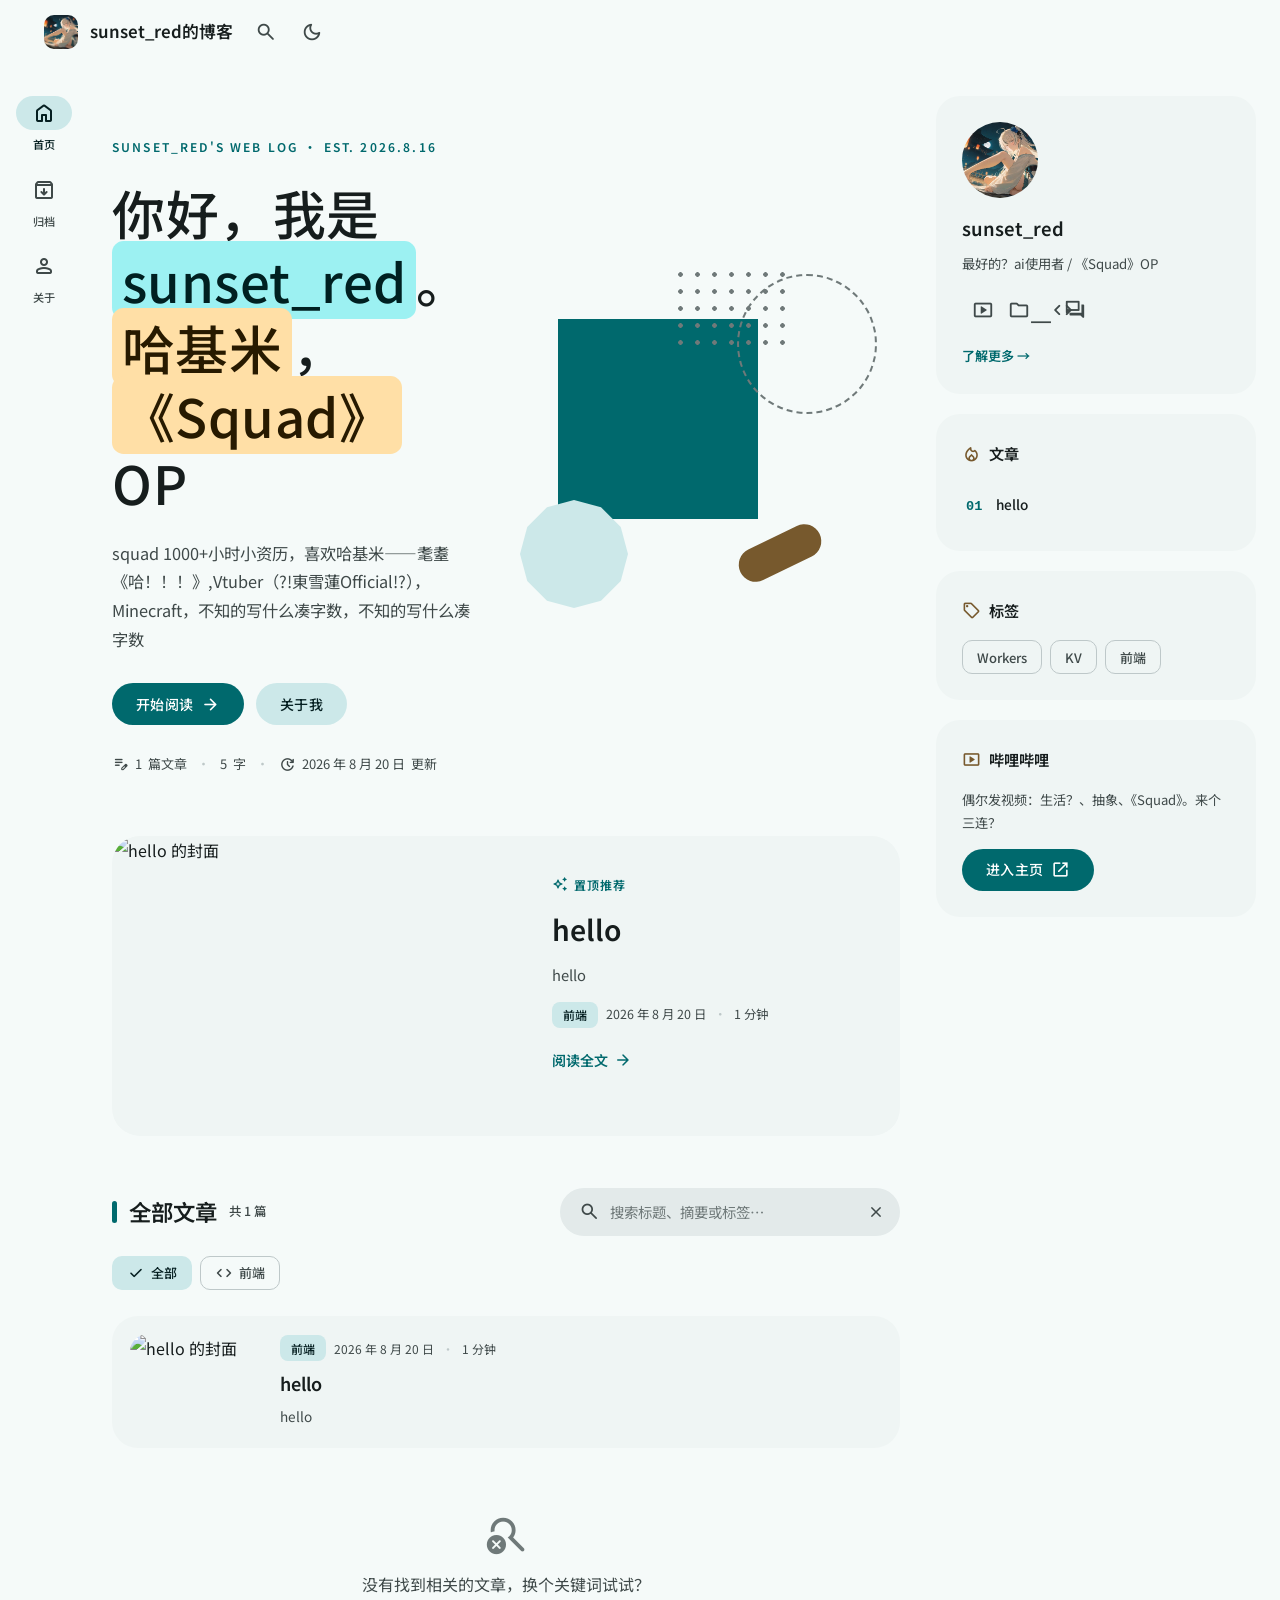
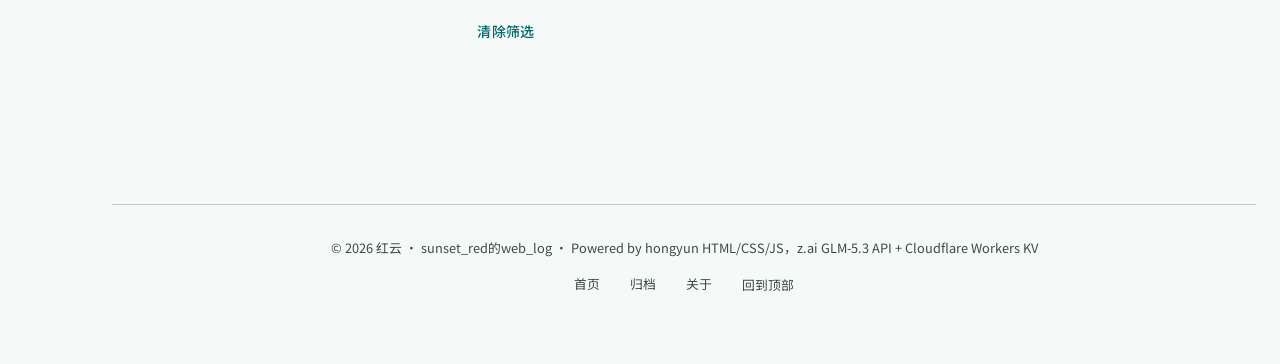
==== commit e690673a: "Add files via upload" ====
--- a/index.html
+++ b/index.html
@@ -65,7 +65,7 @@
           <div class="hero-text">
             <p class="hero-eyebrow">SUNSET_RED'S WEB LOG · EST. 2026.8.16</p>
             <h1 class="hero-title">你好，我是<span class="hl hl-primary">sunset_red</span>。<br> <span class="hl hl-tertiary">哈基米</span>，<br><span class="hl hl-tertiary">《Squad》</span>OP</h1>
-            <p class="hero-sub">squad 1000+小时小资历，喜欢哈基米——耄耋 不知的写什么凑字数，不知的写什么凑字数，不知的写什么凑字数，不知的写什么凑字数</p>
+            <p class="hero-sub">squad 1000+小时小资历，喜欢哈基米——耄耋 《哈！！！》,Vtuber（?!東雪蓮Official!?），Minecraft，不知的写什么凑字数，不知的写什么凑字数</p>
             <div class="hero-actions">
               <button class="btn btn-filled" id="heroRead">开始阅读<span class="msr">arrow_forward</span></button>
               <a class="btn btn-tonal" href="#/about">关于我</a>
@@ -182,11 +182,15 @@
         <img class="about-avatar" src="1788099527648d80cbcbd6b06cbe7049e24d46d24d8a580a2.jpg" alt="头像">
         <div class="about-intro-text">
           <h2>Sunset_Red <small>sunset_red</small></h2>
-          <p class="about-role"> · 哈基米-爱好者 · 《Squad》OP</p>
+          <p class="about-role"> · 哈基米-爱好者 · Vtuber</p>
           <p>。幻想着能考进本科、跳楼ing 。。。</p>
           <div class="aside-social">
             <a class="icon-btn" href="https://space.bilibili.com/2143665106?spm_id_from=333.1007.0.0" target="_blank" rel="noopener" aria-label="哔哩哔哩主页"><span class="msr">smart_display</span></a>
             <a class="icon-btn" href="#/archive" aria-label="文章归档"><span class="msr">archive</span></a>
+            <a class="icon-btn" href="https://github.com/hongyinggfghg" target="_blank" rel="noopener" aria-label="folder_code"><span class="msr">folder_code</span></a>
+            <a class="icon-btn" href="https://x.com/hongyunlikecat" aria-label="X"><span class="msr">close</span></a>
+            <a class="icon-btn" href="https://qun.qq.com/universal-share/share?ac=1&authKey=MtZVMoM16aaBMXMmHQZI2kFpi7PyZKCcYmU%2B6uMb%2BdHhhKy9Da8Tt0VvDX%2Bzkjvr&busi_data=eyJncm91cENvZGUiOiIxMTIxMTUxMTkxIiwidG9rZW4iOiI0MzdLWVpiNURxaThYM2tXaGVvV3VlcllIZVFIWlExUXhhenF6a0tCQWo0Sjl3R0VDcTVia3IwT2VIZ1lYRjlRIiwidWluIjoiMjY3MzM2ODM4MiJ9&data=wO5_016UmVou6e7lBhlbWAXGlmTSErDT1pSzOw2TSWqgSu05-gU6txOxobL7jRSRnSUBfg2rzifJkcBd1EI9VA&svctype=4&tempid=h5_group_info" target="_blank" rel="noopener" aria-label="forum"><span class="msr">forum</span></a>
+          </div>
           </div>
         </div>
       </div>
@@ -194,7 +198,7 @@
       <div class="about-stats card">
         <div><b id="asPosts">–</b><span>篇文章</span></div>
         <div><b id="asDays">–</b><span>天建站</span></div>
-        <div><b>2</b><span>个爱好</span></div>
+        <div><b>?(我也不知道)</b><span>个爱好</span></div>
       </div>
 
       
@@ -206,21 +210,23 @@
       <div class="card about-block">
         <h3 class="aside-card-title"><span class="msr">backpack</span>我在用</h3>
         <div class="tag-cloud static">
-          <span class="chip">VS Code</span><span class="chip">哔哩哔哩</span>
+          <span class="chip">VS Code</span><span class="chip">哔哩哔哩</span><span class="chip">PCL2</span><span class="chip">Github</span>
         </div>
       </div>
 
 
       <div class="card about-block about-contact">
-        <h3 class="aside-card-title"><span class="msr">chat_bubble</span>想说的话？</h3>
-        <p>欢迎来我的哔哩哔哩主页</p>
-        <a class="btn btn-filled" href="https://space.bilibili.com/2143665106?spm_id_from=333.1007.0.0" target="_blank" rel="noopener"><span class="msr">smart_display</span>哔哩哔哩主页</a>
+        <h3 class="aside-card-title"><span class="msr">chat_bubble</span>想对我说的话？</h3>
+        <div class="contact-btns">
+          <a class="btn btn-filled" href="https://space.bilibili.com/2143665106?spm_id_from=333.1007.0.0" target="_blank" rel="noopener"><span class="msr">smart_display</span>哔哩哔哩主页</a>
+          <a class="btn btn-filled" href="https://qun.qq.com/universal-share/share?ac=1&authKey=MtZVMoM16aaBMXMmHQZI2kFpi7PyZKCcYmU%2B6uMb%2BdHhhKy9Da8Tt0VvDX%2Bzkjvr&busi_data=eyJncm91cENvZGUiOiIxMTIxMTUxMTkxIiwidG9rZW4iOiI0MzdLWVpiNURxaThYM2tXaGVvV3VlcllIZVFIWlExUXhhenF6a0tCQWo0Sjl3R0VDcTVia3IwT2VIZ1lYRjlRIiwidWluIjoiMjY3MzM2ODM4MiJ9&data=wO5_016UmVou6e7lBhlbWAXGlmTSErDT1pSzOw2TSWqgSu05-gU6txOxobL7jRSRnSUBfg2rzifJkcBd1EI9VA&svctype=4&tempid=h5_group_info" target="_blank" rel="noopener" aria-label="forum"><span class="msr">forum</span>QQ吹水群</a>
+        </div>
       </div>
     </div>
   </section>
 
   <footer class="site-footer">
-    <p>© 2026 红云 · sunset_red的web_log · Powered by hongyun，z.ai GLM-5.3 HTML / CSS / JS + Cloudflare Workers KV</p>
+    <p>© 2026 红云 · sunset_red的web_log · Powered by hongyun HTML/CSS/JS，z.ai GLM-5.3 API + Cloudflare Workers KV</p>
     <p class="footer-links"><a href="#/">首页</a><a href="#/archive">归档</a><a href="#/about">关于</a><button class="link-btn" id="footerTop">回到顶部</button></p>
   </footer>
 </main>
--- a/style.css
+++ b/style.css
@@ -481,8 +481,22 @@
 .about-photos figure:nth-child(3) img { transform: rotate(-1.2deg) translateY(-4px); }
 .about-photos figure:hover img { transform: rotate(0) translateY(0) scale(1.03); }
 .about-photos figcaption { font-size: .78rem; color: var(--md-on-surface-variant); }
-.about-contact { grid-column: 1 / -1; display: flex; flex-direction: column; align-items: flex-start; }
-.about-contact .btn { align-self: flex-start; }
+
+.about-contact { 
+  grid-column: 1 / -1; 
+  display: flex; 
+  flex-direction: column; 
+  align-items: flex-start;
+  gap: 18px;
+}
+
+
+.contact-btns {
+  display: flex;
+  gap: 14px; 
+  flex-wrap: wrap; 
+}
+
 
 /* ---------------- 页脚 ---------------- */
 .site-footer { margin-top: 88px; padding-top: 32px; border-top: 1px solid var(--md-outline-variant); text-align: center; color: var(--md-on-surface-variant); font-size: .8rem; }
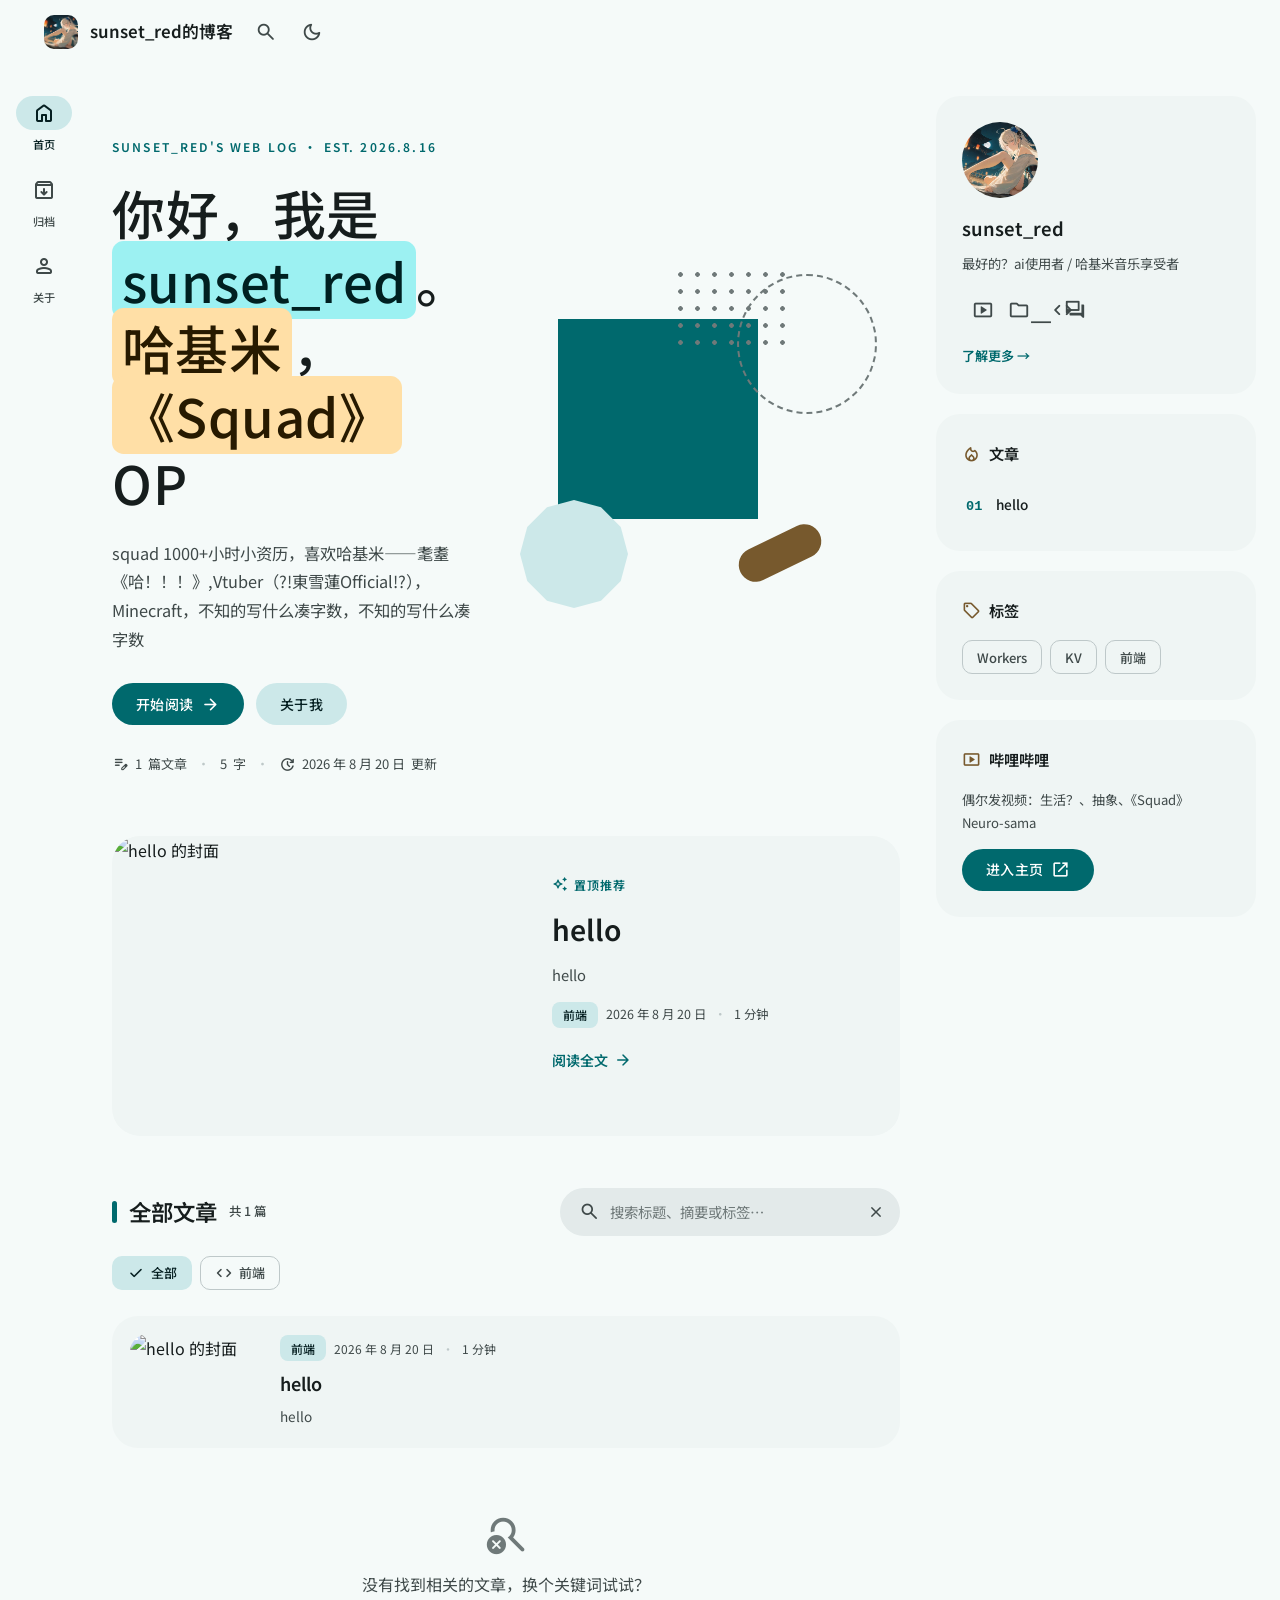
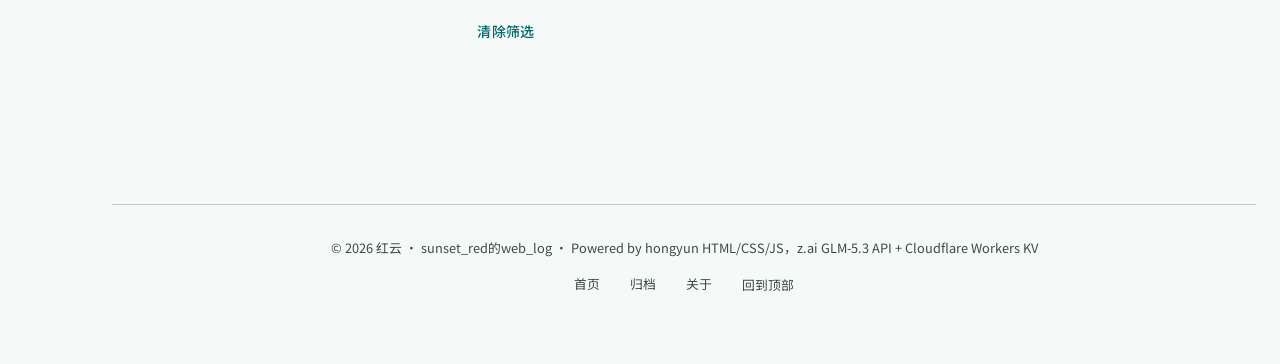
==== commit e93eb998: "Add files via upload" ====
--- a/index.html
+++ b/index.html
@@ -113,7 +113,7 @@
         <div class="aside-card card">
           <img class="aside-avatar" src="1788099527648d80cbcbd6b06cbe7049e24d46d24d8a580a2.jpg" alt="头像">
           <h3 class="aside-name">sunset_red</h3>
-          <p class="aside-bio"> 最好的？ai使用者 / 《Squad》OP</p>
+          <p class="aside-bio"> 最好的？ai使用者 / 哈基米音乐享受者</p>
           <div class="aside-social">
             <a class="icon-btn" href="https://space.bilibili.com/2143665106?spm_id_from=333.1007.0.0" target="_blank" rel="noopener" aria-label="哔哩哔哩主页"><span class="msr">smart_display</span></a>
             <a class="icon-btn" href="https://github.com/hongyinggfghg" target="_blank" rel="noopener" aria-label="folder_code"><span class="msr">folder_code</span></a>
@@ -134,7 +134,7 @@
 
         <div class="aside-card card bili-card">
           <h3 class="aside-card-title"><span class="msr">smart_display</span>哔哩哔哩</h3>
-          <p class="aside-desc">偶尔发视频：生活？、抽象、《Squad》。来个三连？</p>
+          <p class="aside-desc">偶尔发视频：生活？、抽象、《Squad》Neuro-sama</p>
           <a class="btn btn-filled" href="https://space.bilibili.com/2143665106?spm_id_from=333.1007.0.0" target="_blank" rel="noopener">进入主页<span class="msr">open_in_new</span></a>
         </div>
       </aside>
@@ -182,7 +182,7 @@
         <img class="about-avatar" src="1788099527648d80cbcbd6b06cbe7049e24d46d24d8a580a2.jpg" alt="头像">
         <div class="about-intro-text">
           <h2>Sunset_Red <small>sunset_red</small></h2>
-          <p class="about-role"> · 哈基米-爱好者 · Vtuber</p>
+          <p class="about-role"> · 哈基米-爱好者 · 《Squad》</p>
           <p>。幻想着能考进本科、跳楼ing 。。。</p>
           <div class="aside-social">
             <a class="icon-btn" href="https://space.bilibili.com/2143665106?spm_id_from=333.1007.0.0" target="_blank" rel="noopener" aria-label="哔哩哔哩主页"><span class="msr">smart_display</span></a>
@@ -191,7 +191,6 @@
             <a class="icon-btn" href="https://x.com/hongyunlikecat" aria-label="X"><span class="msr">close</span></a>
             <a class="icon-btn" href="https://qun.qq.com/universal-share/share?ac=1&authKey=MtZVMoM16aaBMXMmHQZI2kFpi7PyZKCcYmU%2B6uMb%2BdHhhKy9Da8Tt0VvDX%2Bzkjvr&busi_data=eyJncm91cENvZGUiOiIxMTIxMTUxMTkxIiwidG9rZW4iOiI0MzdLWVpiNURxaThYM2tXaGVvV3VlcllIZVFIWlExUXhhenF6a0tCQWo0Sjl3R0VDcTVia3IwT2VIZ1lYRjlRIiwidWluIjoiMjY3MzM2ODM4MiJ9&data=wO5_016UmVou6e7lBhlbWAXGlmTSErDT1pSzOw2TSWqgSu05-gU6txOxobL7jRSRnSUBfg2rzifJkcBd1EI9VA&svctype=4&tempid=h5_group_info" target="_blank" rel="noopener" aria-label="forum"><span class="msr">forum</span></a>
           </div>
-          </div>
         </div>
       </div>
 
@@ -210,7 +209,7 @@
       <div class="card about-block">
         <h3 class="aside-card-title"><span class="msr">backpack</span>我在用</h3>
         <div class="tag-cloud static">
-          <span class="chip">VS Code</span><span class="chip">哔哩哔哩</span><span class="chip">PCL2</span><span class="chip">Github</span>
+          <span class="chip">VS Code</span><span class="chip">哔哩哔哩</span><span class="chip">PCL2</span><span class="chip">X99</span>
         </div>
       </div>
 
--- a/style.css
+++ b/style.css
@@ -481,22 +481,8 @@
 .about-photos figure:nth-child(3) img { transform: rotate(-1.2deg) translateY(-4px); }
 .about-photos figure:hover img { transform: rotate(0) translateY(0) scale(1.03); }
 .about-photos figcaption { font-size: .78rem; color: var(--md-on-surface-variant); }
-
-.about-contact { 
-  grid-column: 1 / -1; 
-  display: flex; 
-  flex-direction: column; 
-  align-items: flex-start;
-  gap: 18px;
-}
-
-
-.contact-btns {
-  display: flex;
-  gap: 14px; 
-  flex-wrap: wrap; 
-}
-
+.about-contact { grid-column: 1 / -1; display: flex; flex-direction: column; align-items: flex-start; }
+.about-contact .btn { align-self: flex-start; }
 
 /* ---------------- 页脚 ---------------- */
 .site-footer { margin-top: 88px; padding-top: 32px; border-top: 1px solid var(--md-outline-variant); text-align: center; color: var(--md-on-surface-variant); font-size: .8rem; }
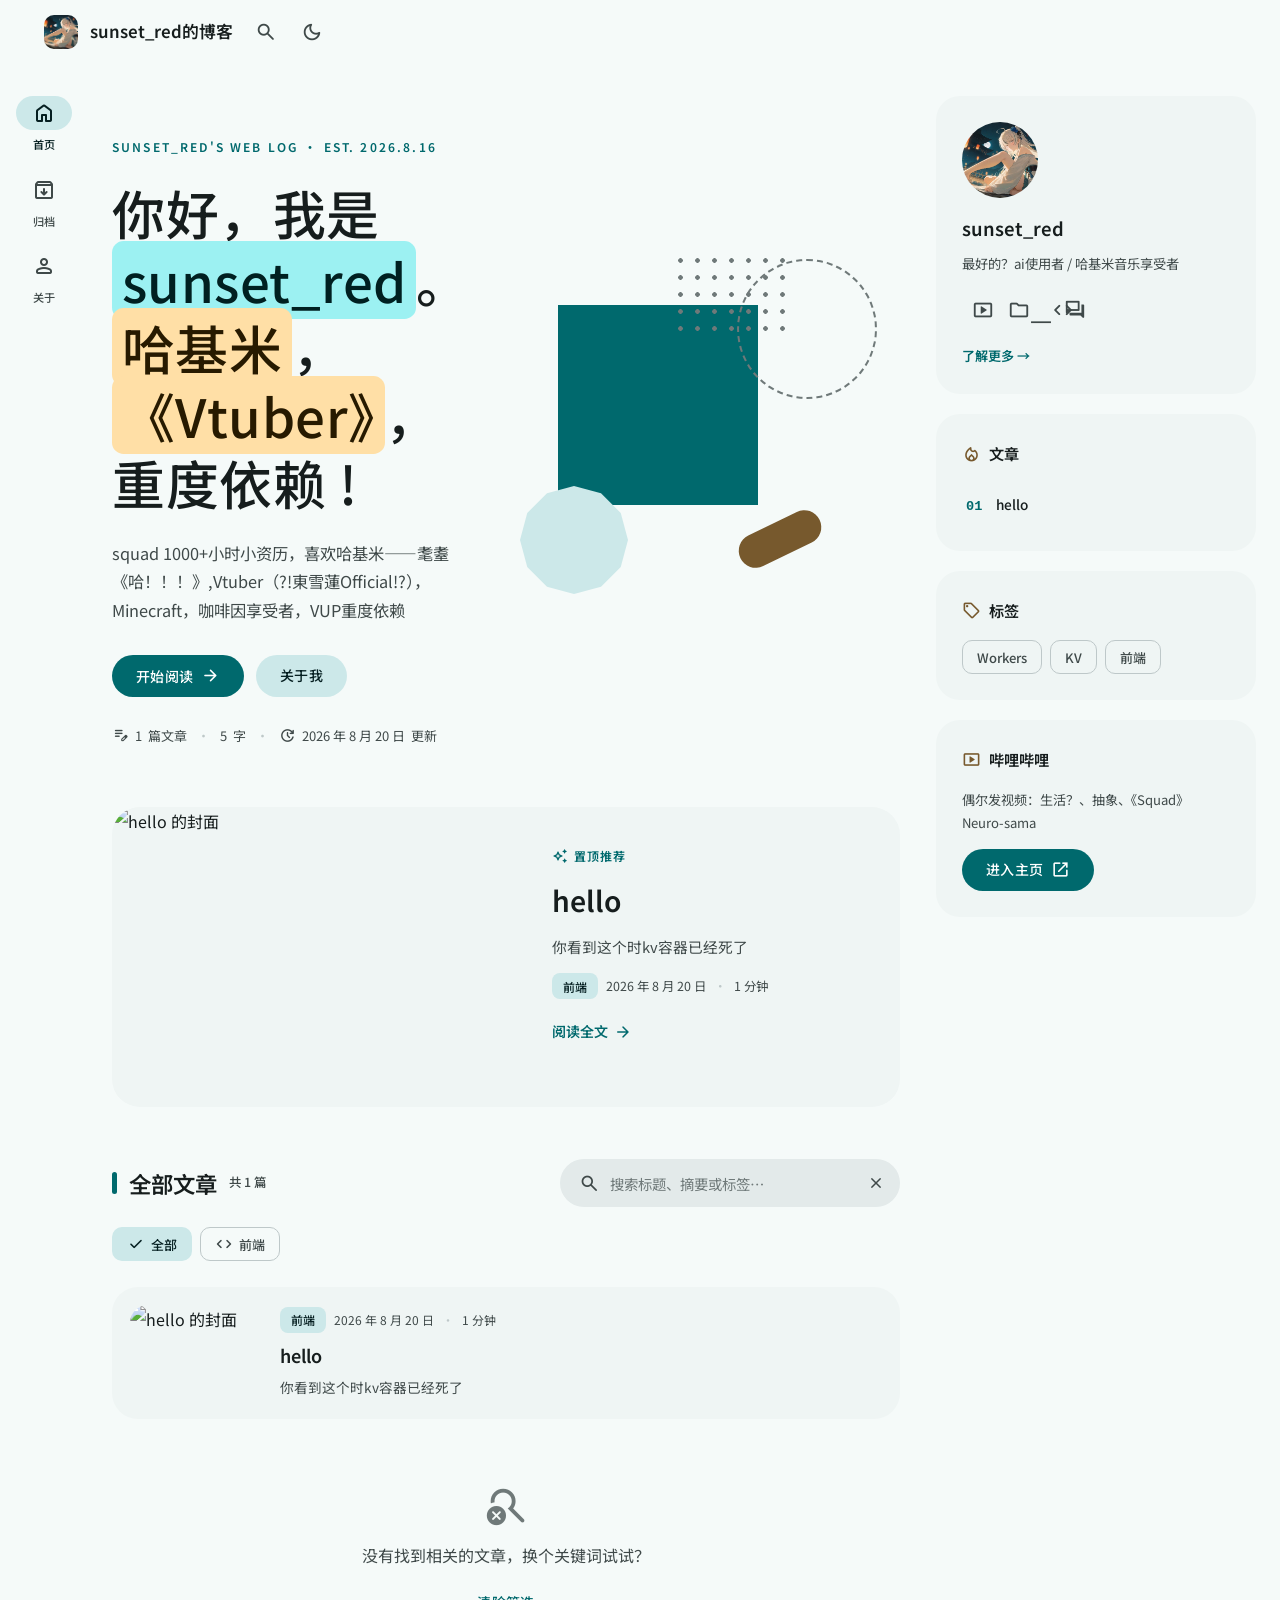
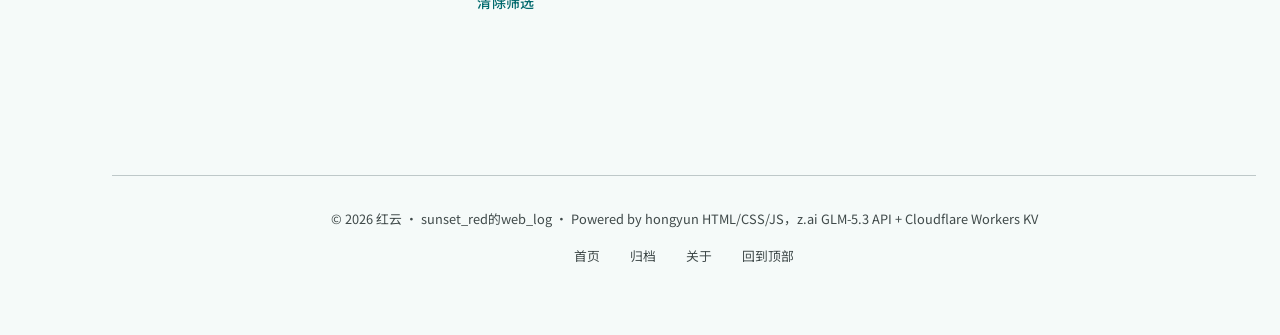
==== commit 60c02cd4: "Add files via upload" ====
--- a/index.html
+++ b/index.html
@@ -64,8 +64,8 @@
         <div class="hero">
           <div class="hero-text">
             <p class="hero-eyebrow">SUNSET_RED'S WEB LOG · EST. 2026.8.16</p>
-            <h1 class="hero-title">你好，我是<span class="hl hl-primary">sunset_red</span>。<br> <span class="hl hl-tertiary">哈基米</span>，<br><span class="hl hl-tertiary">《Squad》</span>OP</h1>
-            <p class="hero-sub">squad 1000+小时小资历，喜欢哈基米——耄耋 《哈！！！》,Vtuber（?!東雪蓮Official!?），Minecraft，不知的写什么凑字数，不知的写什么凑字数</p>
+            <h1 class="hero-title">你好，我是<span class="hl hl-primary">sunset_red</span>。<br> <span class="hl hl-tertiary">哈基米</span>，<br><span class="hl hl-tertiary">《Vtuber》</span>，   重度依赖 !</h1>
+            <p class="hero-sub">squad 1000+小时小资历，喜欢哈基米——耄耋 《哈！！！》,Vtuber（?!東雪蓮Official!?），Minecraft，咖啡因享受者，VUP重度依赖</p>
             <div class="hero-actions">
               <button class="btn btn-filled" id="heroRead">开始阅读<span class="msr">arrow_forward</span></button>
               <a class="btn btn-tonal" href="#/about">关于我</a>
@@ -203,7 +203,9 @@
       
       <div class="card about-block">
         <h3 class="aside-card-title"><span class="msr">route</span>时间线</h3>
-        <div class="timeline" id="timelineList"></div>
+        <div class="timeline-scroll">
+          <div class="timeline" id="timelineList"></div>
+        </div>
       </div>
 
       <div class="card about-block">
--- a/style.css
+++ b/style.css
@@ -463,6 +463,7 @@
 .about-block > p { color: var(--md-on-surface-variant); font-size: .92rem; margin-bottom: 18px; }
 
 /* 时间线（数据来自 Workers KV） */
+.timeline-scroll { max-height: 420px; overflow-y: auto; padding-right: 6px; }
 .timeline { position: relative; padding-left: 30px; }
 .timeline::before { content: ""; position: absolute; left: 8px; top: 8px; bottom: 8px; width: 2px; background: var(--md-outline-variant); border-radius: 2px; }
 .tl-item { position: relative; padding-bottom: 26px; }
